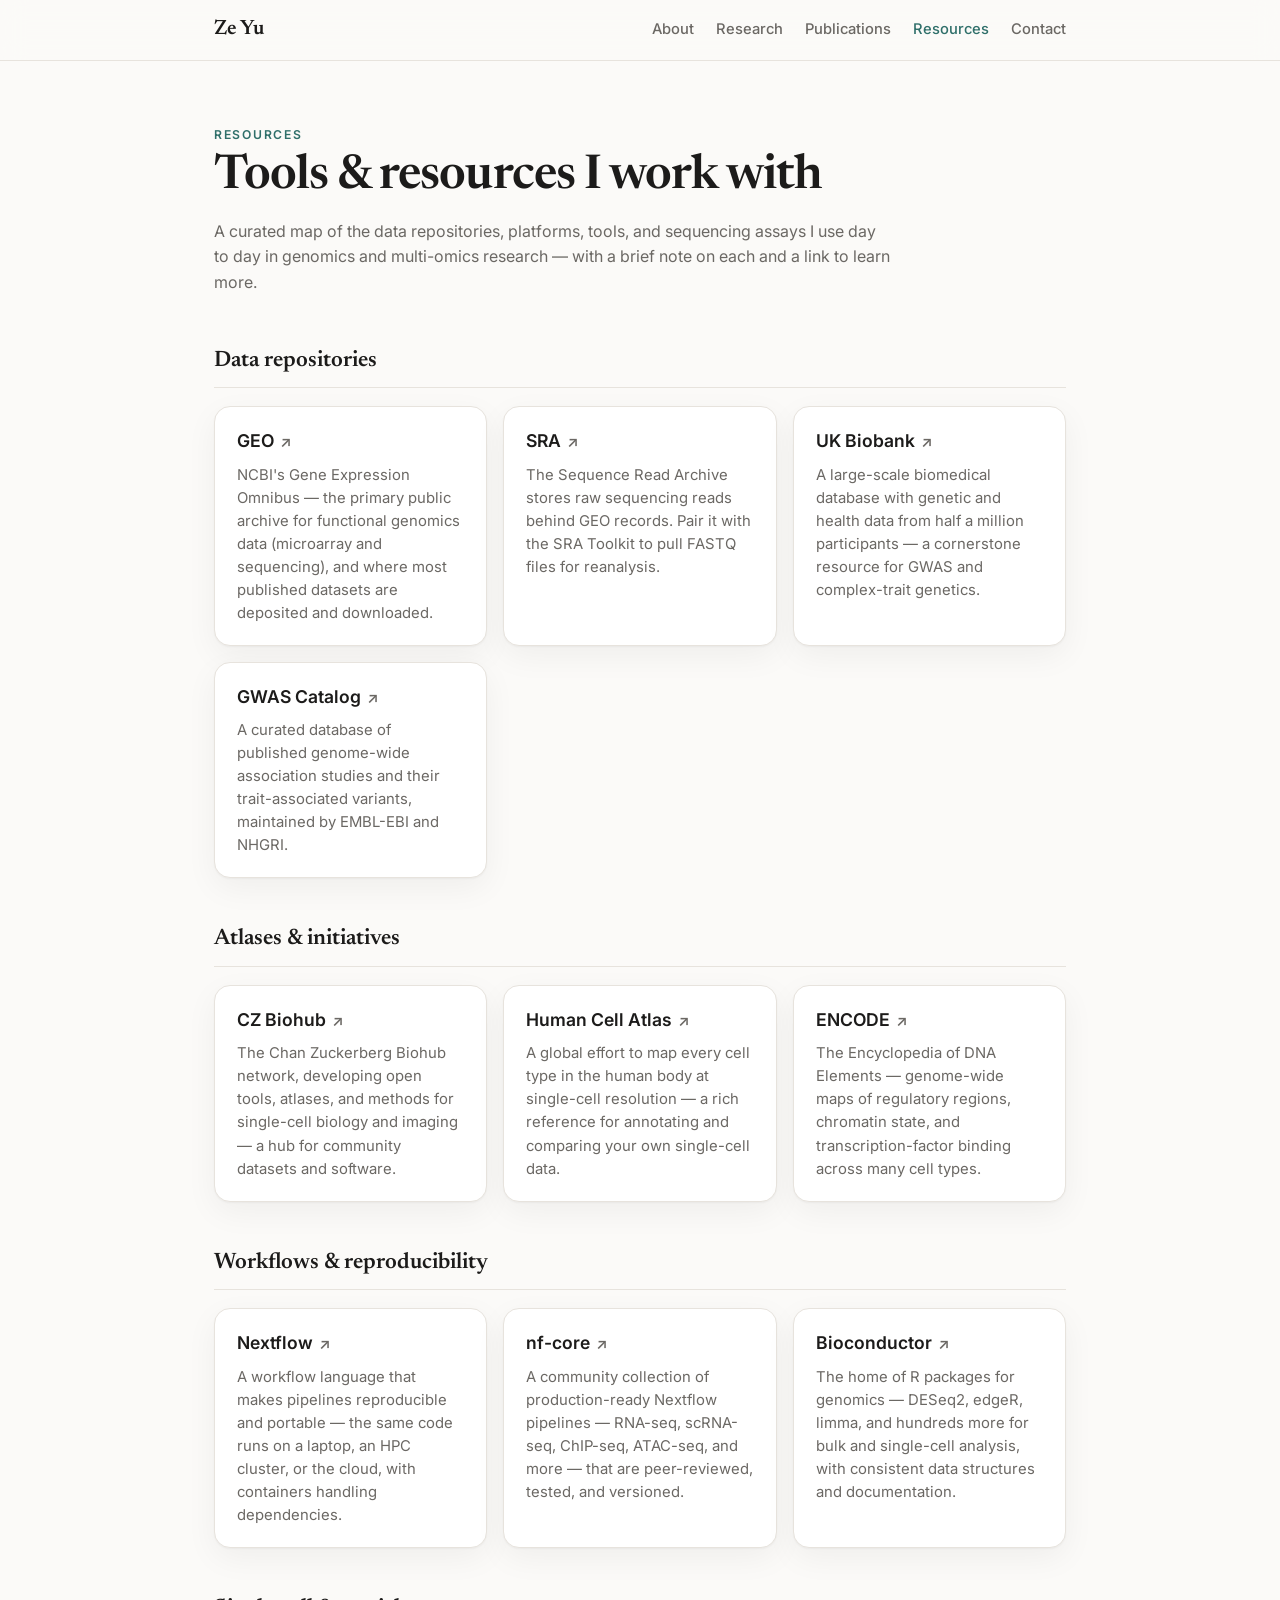
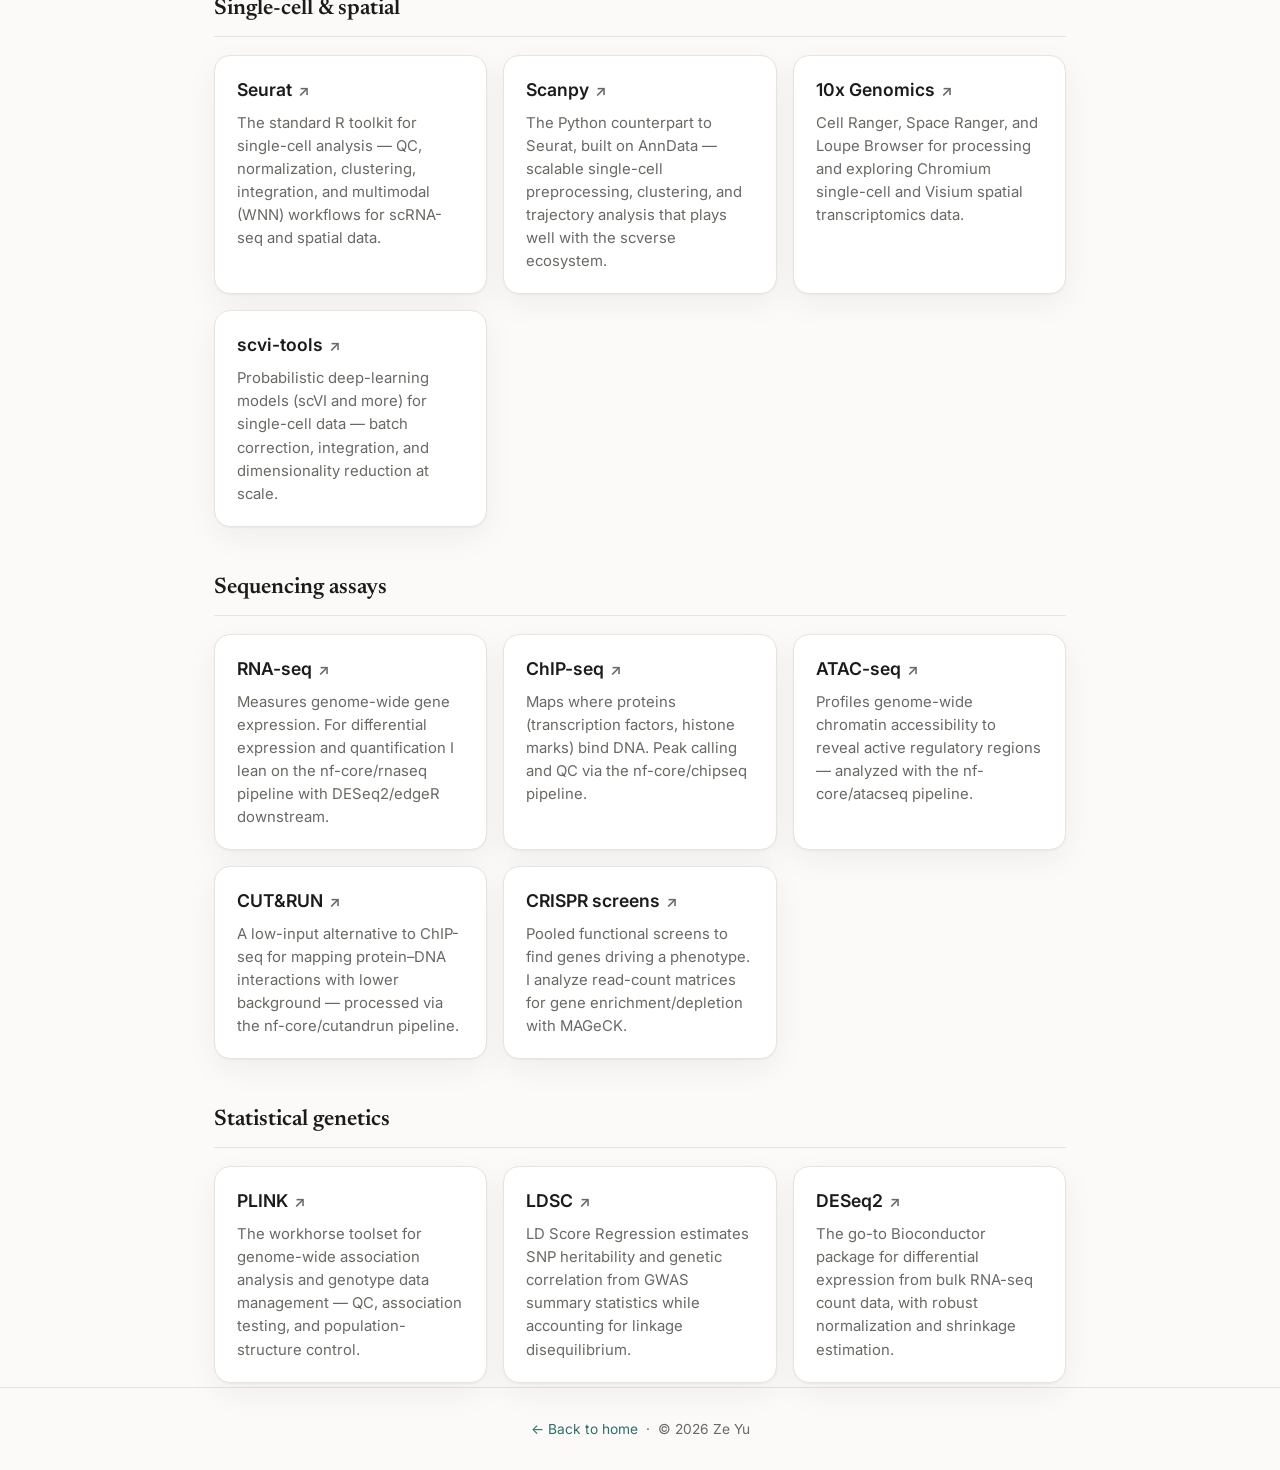
==== resources.html @ 6dd94bd0 "Move Resources to its own page with curated, grouped tools Add resources.html as a separate tab (no " ====
<!DOCTYPE html>
<html lang="en">
<head>
  <meta charset="UTF-8" />
  <meta name="viewport" content="width=device-width, initial-scale=1.0" />
  <title>Resources — Ze Yu</title>
  <meta name="description" content="Curated genomics resources Ze Yu works with — data repositories, atlases, workflows, single-cell tools, sequencing assays, and statistical genetics." />
  <link rel="preconnect" href="https://fonts.googleapis.com" />
  <link rel="preconnect" href="https://fonts.gstatic.com" crossorigin />
  <link href="https://fonts.googleapis.com/css2?family=Newsreader:opsz,wght@6..72,400;6..72,500;6..72,600&family=Inter:wght@400;500;600&display=swap" rel="stylesheet" />
  <link rel="stylesheet" href="styles.css" />
  <link rel="icon" href="data:image/svg+xml,%3Csvg xmlns='http://www.w3.org/2000/svg' viewBox='0 0 100 100'%3E%3Ctext y='.9em' font-size='90'%3E%F0%9F%A7%AC%3C/text%3E%3C/svg%3E" />
</head>
<body>
  <header class="site-header">
    <nav class="nav container">
      <a href="index.html#top" class="brand">Ze&nbsp;Yu</a>
      <div class="nav-links">
        <a href="index.html#about">About</a>
        <a href="index.html#research">Research</a>
        <a href="index.html#publications">Publications</a>
        <a href="resources.html" class="is-current" aria-current="page">Resources</a>
        <a href="index.html#contact">Contact</a>
      </div>
    </nav>
  </header>

  <main id="top">
    <section class="container page-head">
      <p class="eyebrow">Resources</p>
      <h1>Tools &amp; resources I work with</h1>
      <p class="prose muted">
        A curated map of the data repositories, platforms, tools, and sequencing
        assays I use day to day in genomics and multi-omics research — with a
        brief note on each and a link to learn more.
      </p>
    </section>

    <!-- DATA REPOSITORIES -->
    <section class="container res-cat">
      <h2 class="cat-title">Data repositories</h2>
      <div class="resource-grid">
        <a class="resource" href="https://www.ncbi.nlm.nih.gov/geo/" target="_blank" rel="noopener">
          <h3>GEO <span class="ext">↗</span></h3>
          <p>NCBI's Gene Expression Omnibus — the primary public archive for functional genomics data (microarray and sequencing), and where most published datasets are deposited and downloaded.</p>
        </a>
        <a class="resource" href="https://www.ncbi.nlm.nih.gov/sra" target="_blank" rel="noopener">
          <h3>SRA <span class="ext">↗</span></h3>
          <p>The Sequence Read Archive stores raw sequencing reads behind GEO records. Pair it with the SRA Toolkit to pull FASTQ files for reanalysis.</p>
        </a>
        <a class="resource" href="https://www.ukbiobank.ac.uk/" target="_blank" rel="noopener">
          <h3>UK Biobank <span class="ext">↗</span></h3>
          <p>A large-scale biomedical database with genetic and health data from half a million participants — a cornerstone resource for GWAS and complex-trait genetics.</p>
        </a>
        <a class="resource" href="https://www.ebi.ac.uk/gwas/" target="_blank" rel="noopener">
          <h3>GWAS Catalog <span class="ext">↗</span></h3>
          <p>A curated database of published genome-wide association studies and their trait-associated variants, maintained by EMBL-EBI and NHGRI.</p>
        </a>
      </div>
    </section>

    <!-- ATLASES & INITIATIVES -->
    <section class="container res-cat">
      <h2 class="cat-title">Atlases &amp; initiatives</h2>
      <div class="resource-grid">
        <a class="resource" href="https://www.czbiohub.org/" target="_blank" rel="noopener">
          <h3>CZ Biohub <span class="ext">↗</span></h3>
          <p>The Chan Zuckerberg Biohub network, developing open tools, atlases, and methods for single-cell biology and imaging — a hub for community datasets and software.</p>
        </a>
        <a class="resource" href="https://www.humancellatlas.org/" target="_blank" rel="noopener">
          <h3>Human Cell Atlas <span class="ext">↗</span></h3>
          <p>A global effort to map every cell type in the human body at single-cell resolution — a rich reference for annotating and comparing your own single-cell data.</p>
        </a>
        <a class="resource" href="https://www.encodeproject.org/" target="_blank" rel="noopener">
          <h3>ENCODE <span class="ext">↗</span></h3>
          <p>The Encyclopedia of DNA Elements — genome-wide maps of regulatory regions, chromatin state, and transcription-factor binding across many cell types.</p>
        </a>
      </div>
    </section>

    <!-- WORKFLOWS -->
    <section class="container res-cat">
      <h2 class="cat-title">Workflows &amp; reproducibility</h2>
      <div class="resource-grid">
        <a class="resource" href="https://www.nextflow.io/" target="_blank" rel="noopener">
          <h3>Nextflow <span class="ext">↗</span></h3>
          <p>A workflow language that makes pipelines reproducible and portable — the same code runs on a laptop, an HPC cluster, or the cloud, with containers handling dependencies.</p>
        </a>
        <a class="resource" href="https://nf-co.re/" target="_blank" rel="noopener">
          <h3>nf-core <span class="ext">↗</span></h3>
          <p>A community collection of production-ready Nextflow pipelines — RNA-seq, scRNA-seq, ChIP-seq, ATAC-seq, and more — that are peer-reviewed, tested, and versioned.</p>
        </a>
        <a class="resource" href="https://bioconductor.org/" target="_blank" rel="noopener">
          <h3>Bioconductor <span class="ext">↗</span></h3>
          <p>The home of R packages for genomics — DESeq2, edgeR, limma, and hundreds more for bulk and single-cell analysis, with consistent data structures and documentation.</p>
        </a>
      </div>
    </section>

    <!-- SINGLE-CELL & SPATIAL -->
    <section class="container res-cat">
      <h2 class="cat-title">Single-cell &amp; spatial</h2>
      <div class="resource-grid">
        <a class="resource" href="https://satijalab.org/seurat/" target="_blank" rel="noopener">
          <h3>Seurat <span class="ext">↗</span></h3>
          <p>The standard R toolkit for single-cell analysis — QC, normalization, clustering, integration, and multimodal (WNN) workflows for scRNA-seq and spatial data.</p>
        </a>
        <a class="resource" href="https://scanpy.readthedocs.io/" target="_blank" rel="noopener">
          <h3>Scanpy <span class="ext">↗</span></h3>
          <p>The Python counterpart to Seurat, built on AnnData — scalable single-cell preprocessing, clustering, and trajectory analysis that plays well with the scverse ecosystem.</p>
        </a>
        <a class="resource" href="https://www.10xgenomics.com/support" target="_blank" rel="noopener">
          <h3>10x Genomics <span class="ext">↗</span></h3>
          <p>Cell Ranger, Space Ranger, and Loupe Browser for processing and exploring Chromium single-cell and Visium spatial transcriptomics data.</p>
        </a>
        <a class="resource" href="https://scvi-tools.org/" target="_blank" rel="noopener">
          <h3>scvi-tools <span class="ext">↗</span></h3>
          <p>Probabilistic deep-learning models (scVI and more) for single-cell data — batch correction, integration, and dimensionality reduction at scale.</p>
        </a>
      </div>
    </section>

    <!-- SEQUENCING ASSAYS -->
    <section class="container res-cat">
      <h2 class="cat-title">Sequencing assays</h2>
      <div class="resource-grid">
        <a class="resource" href="https://nf-co.re/rnaseq" target="_blank" rel="noopener">
          <h3>RNA-seq <span class="ext">↗</span></h3>
          <p>Measures genome-wide gene expression. For differential expression and quantification I lean on the nf-core/rnaseq pipeline with DESeq2/edgeR downstream.</p>
        </a>
        <a class="resource" href="https://nf-co.re/chipseq" target="_blank" rel="noopener">
          <h3>ChIP-seq <span class="ext">↗</span></h3>
          <p>Maps where proteins (transcription factors, histone marks) bind DNA. Peak calling and QC via the nf-core/chipseq pipeline.</p>
        </a>
        <a class="resource" href="https://nf-co.re/atacseq" target="_blank" rel="noopener">
          <h3>ATAC-seq <span class="ext">↗</span></h3>
          <p>Profiles genome-wide chromatin accessibility to reveal active regulatory regions — analyzed with the nf-core/atacseq pipeline.</p>
        </a>
        <a class="resource" href="https://nf-co.re/cutandrun" target="_blank" rel="noopener">
          <h3>CUT&amp;RUN <span class="ext">↗</span></h3>
          <p>A low-input alternative to ChIP-seq for mapping protein–DNA interactions with lower background — processed via the nf-core/cutandrun pipeline.</p>
        </a>
        <a class="resource" href="https://sourceforge.net/p/mageck/wiki/Home/" target="_blank" rel="noopener">
          <h3>CRISPR screens <span class="ext">↗</span></h3>
          <p>Pooled functional screens to find genes driving a phenotype. I analyze read-count matrices for gene enrichment/depletion with MAGeCK.</p>
        </a>
      </div>
    </section>

    <!-- STATISTICAL GENETICS -->
    <section class="container res-cat">
      <h2 class="cat-title">Statistical genetics</h2>
      <div class="resource-grid">
        <a class="resource" href="https://www.cog-genomics.org/plink/" target="_blank" rel="noopener">
          <h3>PLINK <span class="ext">↗</span></h3>
          <p>The workhorse toolset for genome-wide association analysis and genotype data management — QC, association testing, and population-structure control.</p>
        </a>
        <a class="resource" href="https://github.com/bulik/ldsc" target="_blank" rel="noopener">
          <h3>LDSC <span class="ext">↗</span></h3>
          <p>LD Score Regression estimates SNP heritability and genetic correlation from GWAS summary statistics while accounting for linkage disequilibrium.</p>
        </a>
        <a class="resource" href="https://bioconductor.org/packages/DESeq2/" target="_blank" rel="noopener">
          <h3>DESeq2 <span class="ext">↗</span></h3>
          <p>The go-to Bioconductor package for differential expression from bulk RNA-seq count data, with robust normalization and shrinkage estimation.</p>
        </a>
      </div>
    </section>
  </main>

  <footer class="site-footer">
    <div class="container">
      <a href="index.html#top">← Back to home</a> &nbsp;·&nbsp; © <span id="year">2026</span> Ze Yu
    </div>
  </footer>

  <script src="script.js"></script>
</body>
</html>
---- styles.css ----
:root {
  --bg: #fbfaf8;
  --surface: #ffffff;
  --code-bg: #f4f1ec;
  --text: #1c1b1a;
  --muted: #6b6864;
  --border: #e7e3dd;
  --accent: #2f6f6a;
  --accent-soft: #e3efee;
  --shadow: 0 1px 2px rgba(0,0,0,.04), 0 10px 32px rgba(0,0,0,.05);
  --serif: "Newsreader", Georgia, serif;
  --sans: "Inter", system-ui, -apple-system, sans-serif;
  --mono: "JetBrains Mono", ui-monospace, SFMono-Regular, Menlo, monospace;
  --maxw: 900px;
}

@media (prefers-color-scheme: dark) {
  :root {
    --bg: #14161a;
    --surface: #1c1f25;
    --code-bg: #10131a;
    --text: #e9e7e3;
    --muted: #9a9791;
    --border: #2c3038;
    --accent: #6bc0b7;
    --accent-soft: #1e2c2b;
    --shadow: 0 1px 2px rgba(0,0,0,.3), 0 12px 36px rgba(0,0,0,.4);
  }
}

* { box-sizing: border-box; margin: 0; padding: 0; }
html { scroll-behavior: smooth; }

body {
  font-family: var(--sans);
  color: var(--text);
  background: var(--bg);
  line-height: 1.6;
  -webkit-font-smoothing: antialiased;
}

.container { width: 100%; max-width: var(--maxw); margin: 0 auto; padding: 0 24px; }
a { color: var(--accent); text-decoration: none; }
a:hover { text-decoration: underline; }

/* HEADER */
.site-header {
  position: sticky; top: 0; z-index: 50;
  background: color-mix(in srgb, var(--bg) 82%, transparent);
  backdrop-filter: saturate(180%) blur(12px);
  border-bottom: 1px solid var(--border);
}
.nav { display: flex; align-items: center; gap: 20px; height: 60px; }
.brand { font-family: var(--serif); font-size: 1.3rem; font-weight: 600; color: var(--text); }
.brand:hover { text-decoration: none; color: var(--accent); }
.nav-links { display: flex; gap: 22px; margin-left: auto; overflow-x: auto; }
.nav-links a { color: var(--muted); font-size: .92rem; font-weight: 500; white-space: nowrap; }
.nav-links a:hover { color: var(--text); text-decoration: none; }

/* HERO */
.hero { text-align: center; padding: 72px 24px 56px; }
.avatar {
  width: 96px; height: 96px; margin: 0 auto 22px; border-radius: 50%;
  background: linear-gradient(135deg, var(--accent), color-mix(in srgb, var(--accent) 55%, #7aa));
  color: #fff; display: grid; place-items: center;
  font-family: var(--serif); font-size: 2.1rem; font-weight: 600; letter-spacing: .02em;
  box-shadow: var(--shadow);
}
.eyebrow {
  text-transform: uppercase; letter-spacing: .14em; font-size: .76rem;
  font-weight: 600; color: var(--accent); margin-bottom: 8px;
}
.hero h1 { font-family: var(--serif); font-size: clamp(2.6rem, 6vw, 3.6rem); font-weight: 600; line-height: 1.03; letter-spacing: -.02em; }
.tagline { color: var(--muted); font-size: 1.1rem; margin: 16px auto 26px; max-width: 40ch; }
.tagline strong { color: var(--text); font-weight: 600; }
.hero-links { display: flex; flex-wrap: wrap; gap: 8px 22px; justify-content: center; }
.hero-links a { font-size: .95rem; font-weight: 500; color: var(--muted); }
.hero-links a::after { content: "↗"; font-size: .78em; margin-left: 3px; opacity: .6; }
.hero-links a:hover { color: var(--accent); text-decoration: none; }

/* SECTIONS */
.section { padding: 52px 24px; border-top: 1px solid var(--border); }
.section-title { font-family: var(--serif); font-size: 1.9rem; font-weight: 600; margin-bottom: 24px; letter-spacing: -.01em; }
.section-lede { margin-bottom: 28px; }
.prose { font-size: 1.06rem; color: var(--text); max-width: 68ch; }
.prose.muted { color: var(--muted); font-size: 1rem; }
.prose em { color: var(--text); }

/* RESEARCH TAGS */
.tags { list-style: none; display: flex; flex-wrap: wrap; gap: 10px; }
.tags li {
  background: var(--accent-soft); color: var(--accent); border-radius: 999px;
  padding: 8px 15px; font-size: .9rem; font-weight: 500;
}

/* PUBLICATIONS */
.pub-list { list-style: none; display: flex; flex-direction: column; margin-bottom: 22px; }
.pub {
  display: grid; grid-template-columns: 58px 1fr; gap: 16px;
  padding: 18px 0; border-top: 1px solid var(--border); align-items: start;
}
.pub:first-child { border-top: none; }
.pub-year { font-family: var(--serif); font-size: 1.05rem; font-weight: 600; color: var(--accent); }
.pub-title { font-weight: 600; font-size: 1.04rem; line-height: 1.35; margin-bottom: 3px; }
.pub-venue { font-size: .92rem; color: var(--muted); }
.pub-venue em { color: var(--text); }

/* RESOURCES PAGE */
.page-head { padding: 64px 24px 8px; }
.page-head h1 { font-family: var(--serif); font-size: clamp(2.2rem, 5vw, 3rem); font-weight: 600; line-height: 1.05; letter-spacing: -.02em; margin: 8px 0 16px; }
.res-cat { padding: 40px 24px 4px; }
.cat-title {
  font-family: var(--serif); font-size: 1.4rem; font-weight: 600; margin-bottom: 18px;
  padding-bottom: 8px; border-bottom: 1px solid var(--border);
}
.resource-grid { display: grid; grid-template-columns: repeat(auto-fill, minmax(270px, 1fr)); gap: 16px; }
.resource {
  background: var(--surface); border: 1px solid var(--border); border-radius: 16px;
  padding: 20px 22px; box-shadow: var(--shadow); display: block;
  transition: transform .2s, border-color .2s;
}
.resource:hover { transform: translateY(-3px); border-color: var(--accent); text-decoration: none; }
.resource h3 { font-size: 1.1rem; font-weight: 600; color: var(--text); margin-bottom: 8px; }
.resource .ext { color: var(--muted); font-size: .85em; margin-left: 2px; }
.resource:hover .ext { color: var(--accent); }
.resource p { font-size: .93rem; color: var(--muted); line-height: 1.55; }
.nav-links a.is-current { color: var(--accent); }

/* CONTACT */
.contact-links { display: flex; flex-wrap: wrap; gap: 12px; margin-top: 22px; }
.btn { display: inline-block; padding: 11px 22px; border-radius: 999px; font-weight: 600; font-size: .95rem; transition: transform .15s ease, background .2s, border-color .2s; }
.btn:hover { text-decoration: none; transform: translateY(-2px); }
.btn-primary { background: var(--accent); color: #fff; }
.btn-primary:hover { background: color-mix(in srgb, var(--accent) 88%, #000); }
.btn-ghost { border: 1px solid var(--border); color: var(--text); background: var(--surface); }
.btn-ghost:hover { border-color: var(--accent); }

/* FOOTER */
.site-footer { padding: 30px 24px; border-top: 1px solid var(--border); text-align: center; color: var(--muted); font-size: .86rem; }

/* RESPONSIVE */
@media (max-width: 620px) {
  .nav-links { gap: 16px; }
  .pub { grid-template-columns: 1fr; gap: 3px; }
}

@media (prefers-reduced-motion: reduce) {
  * { scroll-behavior: auto !important; transition: none !important; }
}
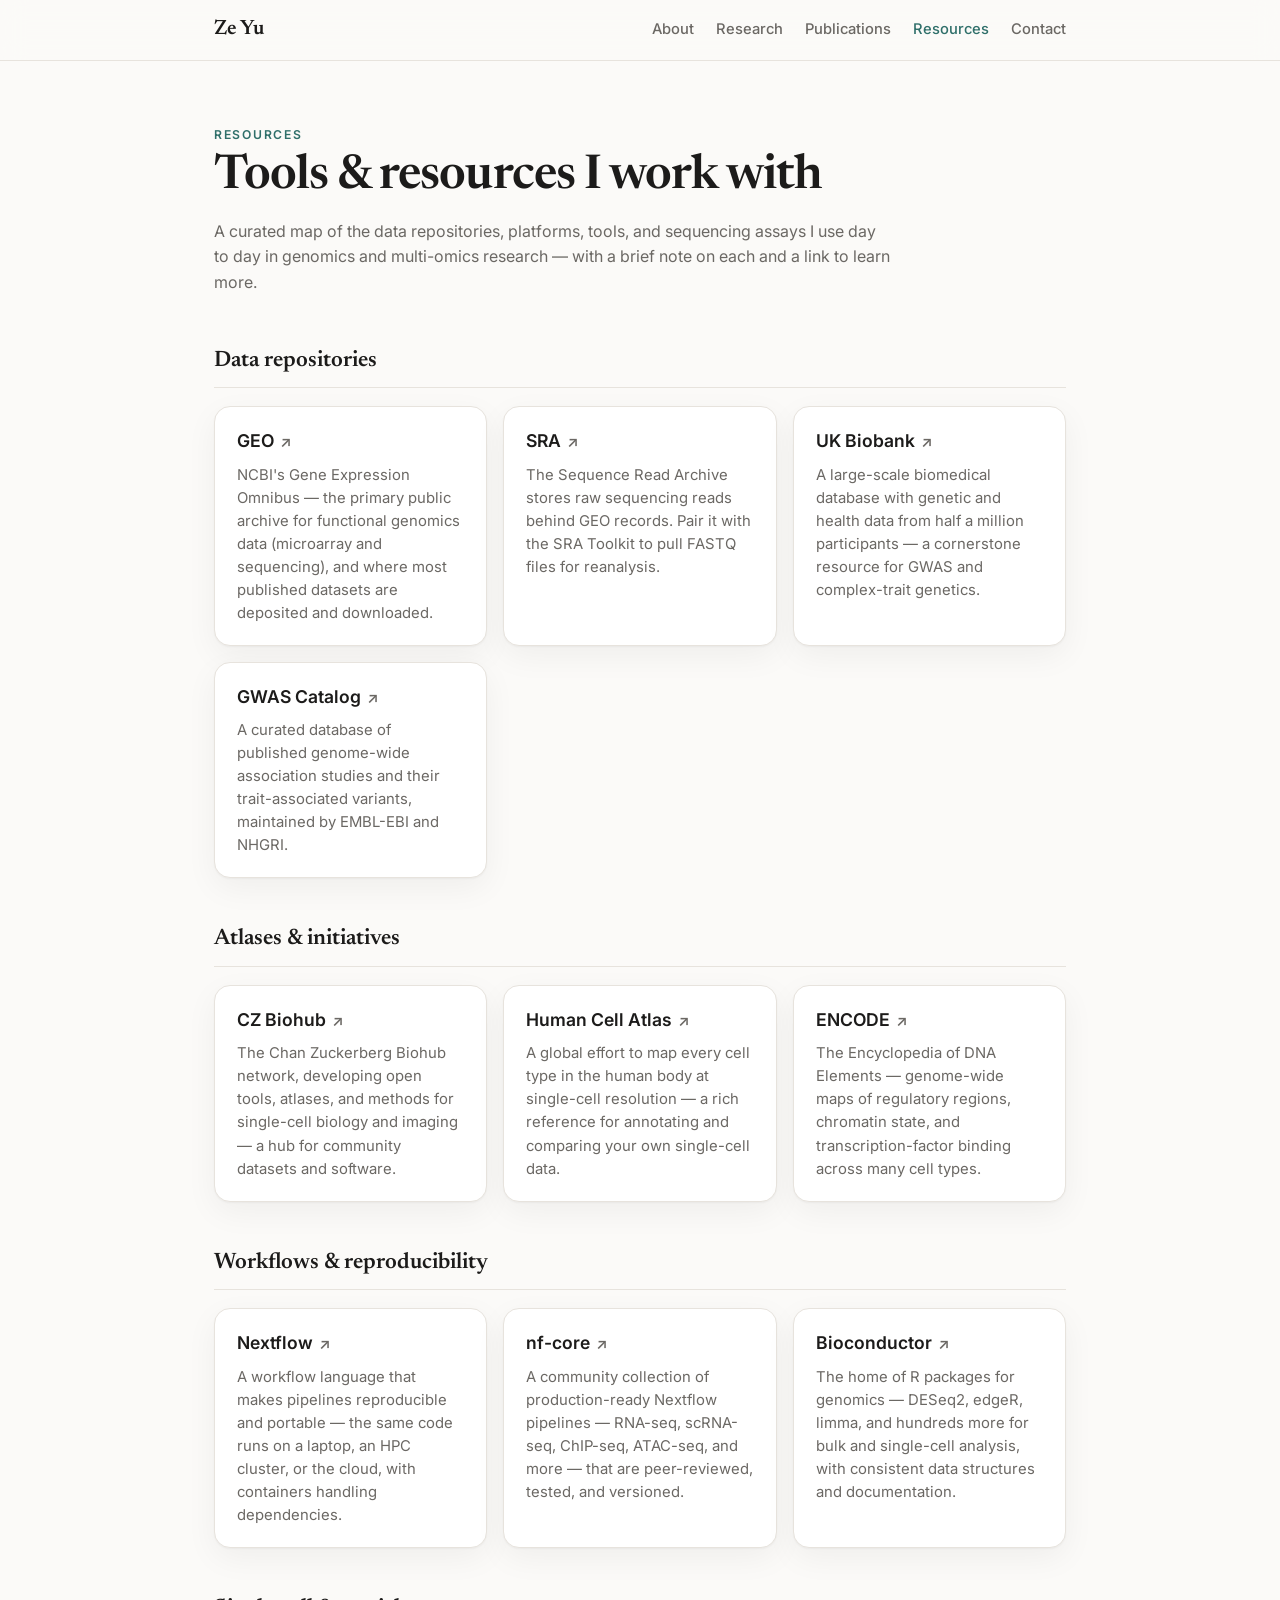
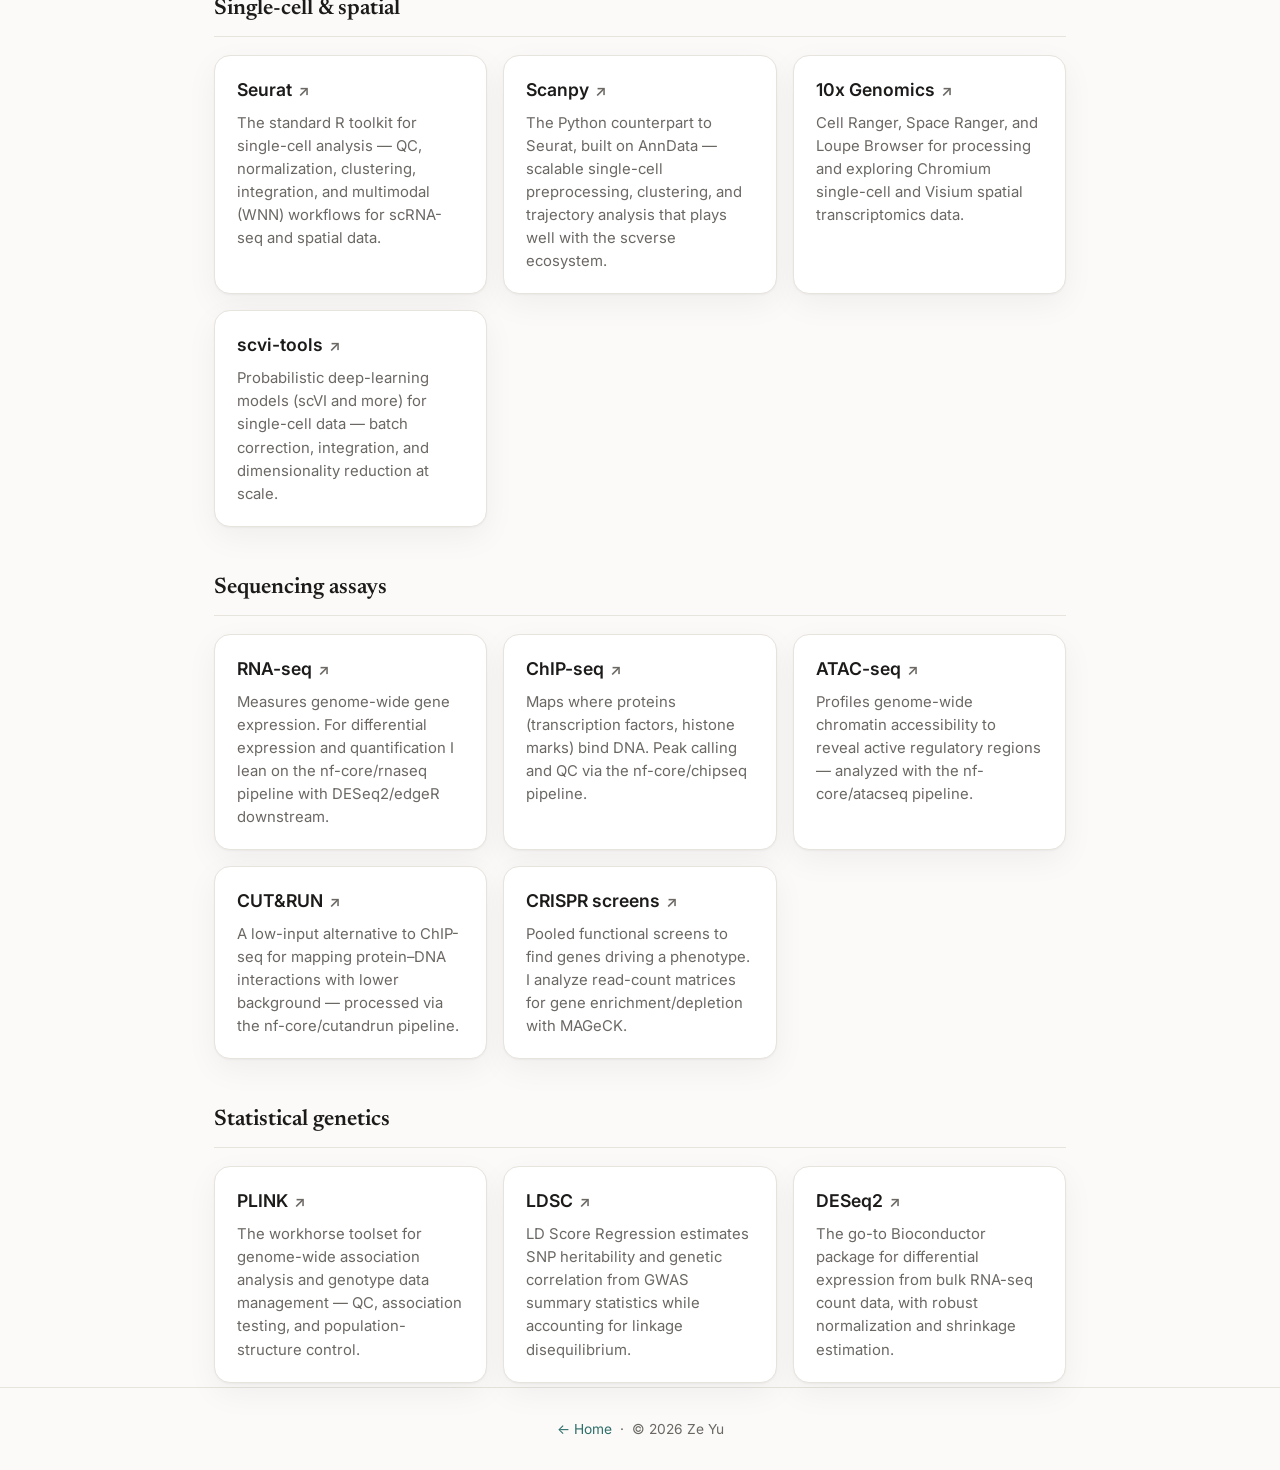
==== commit 8f813ad5: "Build personal website Static multi-page site (Home, About, Research, Publications, Resources, Conta" ====
--- a/resources.html
+++ b/resources.html
@@ -14,13 +14,13 @@
 <body>
   <header class="site-header">
     <nav class="nav container">
-      <a href="index.html#top" class="brand">Ze&nbsp;Yu</a>
+      <a href="index.html" class="brand">Ze&nbsp;Yu</a>
       <div class="nav-links">
-        <a href="index.html#about">About</a>
-        <a href="index.html#research">Research</a>
-        <a href="index.html#publications">Publications</a>
+        <a href="about.html">About</a>
+        <a href="research.html">Research</a>
+        <a href="publications.html">Publications</a>
         <a href="resources.html" class="is-current" aria-current="page">Resources</a>
-        <a href="index.html#contact">Contact</a>
+        <a href="contact.html">Contact</a>
       </div>
     </nav>
   </header>
@@ -169,7 +169,7 @@
 
   <footer class="site-footer">
     <div class="container">
-      <a href="index.html#top">← Back to home</a> &nbsp;·&nbsp; © <span id="year">2026</span> Ze Yu
+      <a href="index.html">← Home</a> &nbsp;·&nbsp; © <span id="year">2026</span> Ze Yu
     </div>
   </footer>
 
--- a/styles.css
+++ b/styles.css
@@ -78,6 +78,22 @@
 .hero-links a::after { content: "↗"; font-size: .78em; margin-left: 3px; opacity: .6; }
 .hero-links a:hover { color: var(--accent); text-decoration: none; }
 
+/* HOME SECTION TABS */
+.hero-tabs { display: flex; flex-wrap: wrap; gap: 10px; justify-content: center; margin-top: 34px; }
+.hero-tabs a {
+  padding: 10px 20px; border-radius: 999px; font-size: .95rem; font-weight: 500;
+  border: 1px solid var(--border); background: var(--surface); color: var(--text);
+  transition: transform .15s ease, border-color .2s, background .2s;
+}
+.hero-tabs a:hover {
+  text-decoration: none; transform: translateY(-2px);
+  border-color: var(--accent); background: color-mix(in srgb, var(--accent) 8%, var(--surface));
+}
+
+/* INNER PAGE BODY */
+.page-body { padding: 24px 24px 64px; }
+.page-body .prose + .prose { margin-top: 18px; }
+
 /* SECTIONS */
 .section { padding: 52px 24px; border-top: 1px solid var(--border); }
 .section-title { font-family: var(--serif); font-size: 1.9rem; font-weight: 600; margin-bottom: 24px; letter-spacing: -.01em; }
